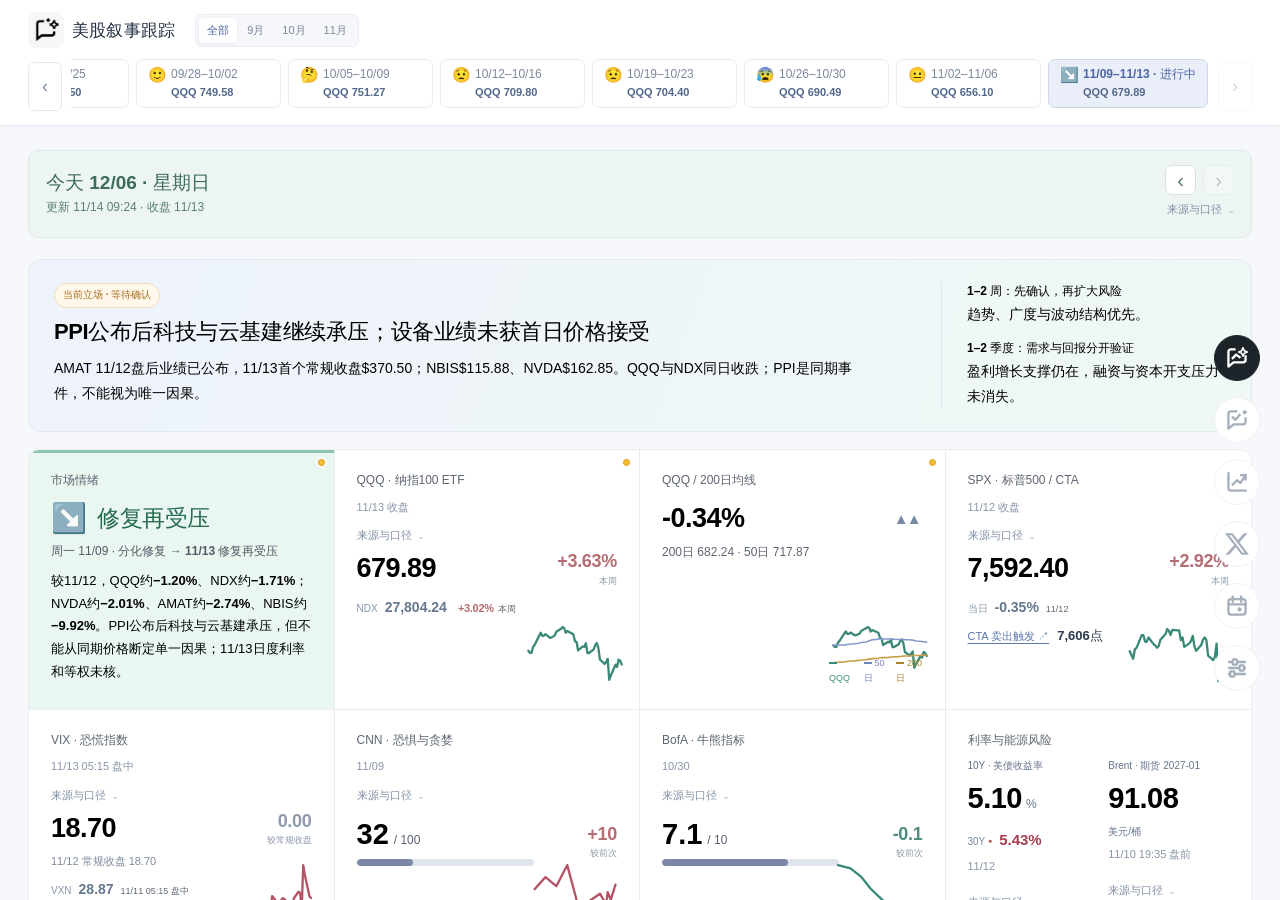
==== index.html @ dd236c06 "Publish dashboard release 186 (export 101, Muse gpt-mail:2026-11-08:0900)" ====
<!doctype html>
<html lang="zh-CN">
<head>
<meta charset="utf-8">
<meta name="viewport" content="width=device-width,initial-scale=1">
<meta name="color-scheme" content="light">
<meta name="description" content="按周翻阅纳指数据、待验证问题与市场叙事的变化。">
<title>美股叙事跟踪</title>
<style>
:root{font-family:Inter,-apple-system,BlinkMacSystemFont,"Segoe UI","PingFang SC","Microsoft YaHei",sans-serif;color:#233044;background:#f7f8fc;font-synthesis:none;--line:#e4eaf2;--muted:#748398;--accent:#6079bd}
*{box-sizing:border-box}body{margin:0;height:100vh;height:100dvh;display:grid;grid-template-rows:auto minmax(0,1fr);overflow:hidden}button,a{touch-action:manipulation}button{font:inherit;cursor:pointer}button:focus-visible,a:focus-visible{outline:3px solid #829ad1;outline-offset:3px}button:disabled{cursor:default;opacity:.35}.history-header{background:#fff;border-bottom:1px solid var(--line);box-shadow:0 3px 15px #31456705;position:relative;z-index:1}.history-wrap{max-width:1320px;margin:auto;padding:15px 26px 12px}.history-top{display:flex;align-items:center;justify-content:space-between;gap:16px}.history-title{display:flex;align-items:center;gap:10px;min-width:0}.history-mark{height:28px;width:28px;flex:0 0 28px;display:grid;place-items:center;background:#f0edfa;border-radius:8px;color:#8880b6}.history-title h1{font-size:15px;font-weight:650;margin:0;letter-spacing:.2px}.history-title p{margin:2px 0 0;color:var(--muted);font-size:11px}.history-actions{display:flex;gap:7px;flex-wrap:wrap;justify-content:flex-end}.history-button{background:white;border:1px solid var(--line);border-radius:7px;color:#53647c;padding:6px 10px;font-size:11px;white-space:nowrap}.history-button:hover{background:#f5f7fb}.history-button.primary{color:#5d6eaa;background:#f3f5fc;border-color:#dce3f4}.history-controls{margin-top:13px;display:flex;align-items:center;gap:12px}.month-filter{display:flex;flex-shrink:0;gap:2px;background:#f5f7fb;border:1px solid #e8edf4;border-radius:7px;padding:3px}.month-filter button{border:0;background:transparent;font-size:11px;padding:5px 10px;border-radius:5px;color:#7b879a;white-space:nowrap}.month-filter button[aria-pressed=true]{background:white;box-shadow:0 1px 5px #293f6010;color:#4f659f;font-weight:600}.week-control{display:flex;align-items:center;gap:6px;flex:1;min-width:0}.week-arrow{width:28px;height:31px;padding:0;flex-shrink:0;border:1px solid var(--line);border-radius:6px;background:white;color:#7a8ba6;font-size:17px}.week-arrow:not(:disabled):hover{background:#f0f4fb}.week-tabs{display:flex;align-items:center;gap:5px;overflow:auto;scrollbar-width:thin;scrollbar-color:#d5ddeb transparent;padding:2px 1px 5px;flex:1;min-width:0;scroll-behavior:smooth}.week-tab{border:1px solid #e5eaf3;border-radius:7px;background:#fff;color:#7b889c;padding:6px 10px;font-size:11px;line-height:1.45;white-space:nowrap;flex-shrink:0;font-variant-numeric:tabular-nums}.week-tab[aria-selected=true]{background:#edf2fc;border-color:#a9badd;color:#4e66a3;font-weight:650;box-shadow:0 1px 3px #3f609b0a}.week-tab:hover{border-color:#a9badd}.history-bottom{display:flex;align-items:flex-start;justify-content:space-between;gap:18px;margin-top:8px;font-size:11px;color:#7c899b;line-height:1.6}.history-change{display:flex;align-items:flex-start;gap:9px;min-width:0}.change-label{border-radius:20px;background:#edf5f3;color:#6c9b8e;font-size:10px;font-weight:550;white-space:nowrap;line-height:1.5;padding:2px 7px;flex-shrink:0}.history-summary{color:#62738d;min-width:0;display:-webkit-box;-webkit-box-orient:vertical;-webkit-line-clamp:2;overflow:hidden}.history-meta{font-size:10px;white-space:nowrap;color:#929eb0;text-align:right;font-variant-numeric:tabular-nums}.history-panel{min-width:0;min-height:0;height:100%;position:relative;background:#f7f8fc}.history-frame{width:100%;height:100%;border:0;display:block;background:#f7f8fc}.history-status{position:absolute;inset:0;display:grid;place-items:center;font-size:12px;color:#8795aa;background:#f7f8fc;pointer-events:none}.history-status[hidden]{display:none}.history-error{margin:30px;padding:20px;border:1px solid var(--line);border-radius:10px;background:white;color:#7d6c57}.history-toast{position:fixed;left:50%;bottom:23px;transform:translateX(-50%);background:#263b53;color:#fff;font-size:12px;padding:10px 16px;border-radius:7px;box-shadow:0 6px 25px #243b5325;z-index:5;max-width:90%;text-align:center}.history-toast[hidden]{display:none}
@media(max-width:880px){.history-wrap{padding:13px 18px 11px}.history-top{gap:12px}.history-controls{gap:9px}.history-meta{font-size:9px}.week-tab{padding:6px 9px}}
@media(max-width:560px){.history-wrap{padding:12px 12px 10px}.history-top{align-items:flex-start;gap:8px}.history-title{gap:7px}.history-title h1{font-size:13px}.history-title p{font-size:10px;max-width:165px}.history-mark{height:25px;width:25px;flex-basis:25px}.history-actions{gap:4px;max-width:153px}.history-button{font-size:10px;padding:5px 7px}.history-controls{display:block;margin-top:10px}.month-filter{width:max-content;padding:2px;margin-bottom:8px}.month-filter button{padding:4px 11px;font-size:11px}.week-control{gap:4px}.week-arrow{height:32px;width:27px}.week-tabs{gap:4px;padding-bottom:4px}.week-tab{font-size:11px;padding:5px 8px}.history-bottom{gap:6px;margin-top:6px;display:block}.history-summary{font-size:11px}.history-meta{font-size:9px;margin-top:4px;text-align:left;padding-left:62px}.change-label{font-size:9px}.history-change{gap:7px}}
@media print{body{height:auto;overflow:visible;display:block}.history-controls,.history-actions,.history-bottom,.history-status{display:none}.history-header{box-shadow:none}.history-panel{height:auto}.history-frame{height:1100px}}

.mobile-month{display:none}
body{grid-template-columns:minmax(0,1fr)}.history-header,.history-wrap,.history-controls,.history-top{min-width:0;max-width:100%}.history-header{width:100%}
@media(max-width:800px){
 body{height:100vh;height:100dvh;min-width:0;-webkit-text-size-adjust:100%}
 .history-wrap{padding:10px max(12px,env(safe-area-inset-right)) 9px max(12px,env(safe-area-inset-left))}
 .history-top{align-items:center;gap:8px}.history-title h1{font-size:14px}.history-title p,.history-mark{display:none}
 .history-actions{max-width:none;flex-wrap:nowrap;gap:5px}.history-button{font-size:11px;min-height:40px;padding:8px}
 .history-controls{display:flex;margin-top:6px;gap:7px}.month-filter{display:none}
 .mobile-month{display:block;width:75px;min-height:44px;flex:0 0 75px;border:1px solid var(--line);border-radius:7px;background:#f5f7fb;color:#536b9f;font-size:16px;padding:6px}
 .week-control{gap:3px}.week-arrow{width:36px;min-height:44px;height:44px;font-size:20px}.week-tabs{gap:5px;padding-bottom:0}.week-tab{min-height:44px;padding:9px;font-size:12px}
 .history-bottom{display:block;margin-top:7px}.history-meta{display:none}.history-summary{font-size:12px;line-height:1.6;-webkit-line-clamp:2}.change-label{font-size:10px;padding:3px 6px}
 .history-panel,.history-frame{min-width:0;width:100%}.history-frame{-webkit-overflow-scrolling:touch}.history-toast{bottom:max(16px,env(safe-area-inset-bottom))}
}

/* Two-line market timeline: date/mood above, QQQ close below. */
.week-tab{display:flex;flex-direction:column;align-items:flex-start;justify-content:center;gap:3px;min-width:126px;text-align:left;line-height:1.3}
.week-tab-top{display:flex;align-items:center;gap:4px}
.week-tab-emoji{font-size:14px;line-height:1}
.week-tab-qqq{display:block;padding-left:19px;color:#52688a;font-size:11px;font-weight:600;font-variant-numeric:tabular-nums}
</style>
<style id="review-shell-css">
    .history-wrap{max-width:1440px;padding:13px 28px 10px}.history-top{gap:24px;align-items:center}.history-title{flex-shrink:0;gap:8px}.history-title h1{font-size:17px;white-space:nowrap}.review-brand-mark{color:#6d69bd;font-size:26px}.preview-pill{color:#7d769d;background:#f1eff8;border-radius:5px;padding:3px 6px;font-size:9px;white-space:nowrap}.history-controls{margin:0;min-width:0;flex:1;gap:8px}.month-filter button{padding:5px 8px}.week-tab{font-size:10px;padding:6px 8px}.week-tabs{padding-bottom:2px}.compare-original{font-size:10px;color:#8590a3;text-decoration:none;white-space:nowrap}.history-bottom{margin-top:8px;padding-left:0}.history-summary{font-size:10px}.history-meta{font-size:9px}
    @media(max-width:1100px){.history-top{flex-wrap:wrap;gap:9px 16px}.history-controls{order:3;flex-basis:100%}.compare-original{margin-left:auto}.history-title h1{font-size:16px}}
    @media(max-width:800px){.history-wrap{padding:8px 14px}.history-controls{display:flex;margin:0}.history-top{align-items:center}.history-title h1{display:block}.history-bottom{display:none}.preview-pill{font-size:9px}.week-tab{min-height:34px}.history-title{gap:7px}.review-brand-mark{font-size:22px}.compare-original{font-size:10px}}
    </style><style id="timeline-navigation-css">/* Give the weekly timeline its own row so the title and filters never crowd a week card. */
.history-wrap{max-width:1500px;padding:12px 28px 10px}
.history-top{display:grid;grid-template-columns:max-content minmax(0,1fr);align-items:center;column-gap:20px;row-gap:9px}
.history-title{grid-column:1;grid-row:1}
.history-controls{display:contents}
.month-filter{grid-column:2;grid-row:1;justify-self:start}
.week-control{grid-column:1/-1;grid-row:2;width:100%;min-width:0;gap:9px}
.week-arrow{width:34px;height:49px;font-size:18px}
.week-tabs{gap:7px;padding:2px 1px 7px;scrollbar-width:none;-ms-overflow-style:none}
.week-tabs::-webkit-scrollbar{display:none}
.week-tab{display:flex;flex-direction:column;align-items:flex-start;justify-content:center;gap:4px;min-width:145px;min-height:49px;padding:7px 11px;text-align:left;line-height:1.25;border:1px solid #e7ebf2;background:#fff}
.week-tab:hover{border-color:#dce4ef;background:#f9fbff}
.week-tab[aria-selected=true]{border-color:#ccd7e7;background:#e9eef9;box-shadow:none}
.week-tab.is-archived{border:1px solid #e7ebf2;background:#fff}
.week-tab.is-archived:hover{background:#f9fbff}
.week-tab.is-archived[aria-selected=true]{background:#e9eef9;border-color:#ccd7e7;box-shadow:none}
.week-tab-top{display:grid;grid-template-columns:18px minmax(0,1fr);align-items:center;column-gap:5px;width:100%;font-size:12px}
.week-tab-emoji{font-size:15px;line-height:1}
.week-tab-qqq{display:block;padding-left:23px;color:#52688a;font-size:11px;font-weight:600;font-variant-numeric:tabular-nums}
.week-tab-qqq small{display:none}
.history-bottom{margin-top:4px}
.compare-original{grid-column:2;grid-row:1;justify-self:end}
.week-mood-preview{position:fixed;z-index:2000;width:310px;box-sizing:border-box;padding:16px 18px;background:var(--mood-surface,#f1f0fb);border:1px solid var(--mood-border,#b6b3dc);border-radius:12px;box-shadow:0 16px 40px #26375630;pointer-events:none;color:#27324a}
.week-mood-preview[hidden]{display:none}
.week-mood-preview.mood-tone-positive{--mood-surface:#eaf6f0;--mood-border:#8ec7ad;--mood-accent:#246b50}
.week-mood-preview.mood-tone-neutral{--mood-surface:#f1f0fb;--mood-border:#b6b3dc;--mood-accent:#514d8e}
.week-mood-preview.mood-tone-negative{--mood-surface:#f9ecef;--mood-border:#d7a1ac;--mood-accent:#8a4056}
.preview-range{font-size:12px;color:#5a6477}
.preview-mood{display:flex;align-items:center;gap:10px;margin:8px 0 5px}.preview-mood span{font-size:27px;line-height:1}.preview-mood strong{font-size:17px;color:var(--mood-accent)}
.week-mood-preview p{font-size:12px;line-height:1.6;margin:0 0 10px;color:#354258}
.preview-close{display:flex;align-items:baseline;justify-content:space-between;gap:10px;background:#ffffffa8;border-radius:6px;padding:8px 10px;font-size:11px}.preview-close b{font-size:16px}
@media(max-width:800px){
 .history-wrap{padding:9px 14px 8px}
 .history-top{grid-template-columns:minmax(0,1fr) auto;column-gap:8px;row-gap:7px}
 .history-title h1{font-size:15px}
 .month-filter{display:none}
 .mobile-month{display:block;grid-column:2;grid-row:1;width:75px;min-height:38px;justify-self:end}
 .week-control{gap:5px}
 .week-arrow{width:32px;height:46px;min-height:46px}
 .week-tab{min-width:132px;min-height:46px;padding:6px 9px}
 .week-tab-top{font-size:11px}
 .week-tabs{padding-bottom:5px}
 .compare-original{display:none}
}
</style><style>.schedule-info{font-size:10px;color:#8b98aa;margin:4px 0 0}.history-frame.incoming-frame{position:absolute;inset:0;z-index:2;opacity:0;background:#f7f8fc}.history-panel[aria-busy=true] .incoming-frame{pointer-events:none}</style><style>
@media(max-width:600px){
 body{display:block}.history-header{position:fixed;top:0;left:0;right:0;padding-top:env(safe-area-inset-top);z-index:5;transform:translateY(0);transition:transform .22s cubic-bezier(.2,.8,.2,1);will-change:transform}
 /* Keep the reading viewport fixed; only the header participates in the animation. */
 .history-panel{position:fixed;inset:0;width:100%;height:100dvh;margin:0;padding:0;transition:none}
 .history-panel>.history-frame{position:absolute;inset:0;width:100%;height:100%}
 html.mobile-header-hidden .history-header{transform:translateY(-100%);pointer-events:none}
}
@media(prefers-reduced-motion:reduce){.history-header,.history-panel{transition:none!important}}
</style><style>@media(max-width:600px){html.mood-history-open .history-header,html.section-manager-open .history-header{display:none!important;visibility:hidden;transform:none!important;transition:none!important}html.section-manager-open body{grid-template-rows:minmax(0,1fr)}html.section-manager-open .history-panel{grid-row:1}}</style><style>.history-bottom{display:none!important}</style><style>html{background:#fff;color-scheme:light}.history-header{background:#fff}.history-wrap{max-width:1440px}</style><link rel="icon" type="image/svg+xml" href="[data-uri]"><meta name="apple-mobile-web-app-title" content="美股叙事跟踪"><meta name="apple-mobile-web-app-capable" content="yes"><meta name="apple-mobile-web-app-status-bar-style" content="default"><meta name="theme-color" content="#ffffff"><meta name="color-scheme" content="light"><link rel="apple-touch-icon" sizes="1320x1320" href="./assets/brand-icon-hd-v50.png"><style></style></head>
<body>
<header class="history-header">
 <div class="history-wrap">
  <div class="history-top">
   <div class="history-title"><img class="review-brand-mark" src="./assets/brand-icon-hd-v50.png" width="36" height="36" alt="" style="display:block;object-fit:contain;border-radius:22%;mix-blend-mode:multiply;flex-shrink:0"><h1>美股叙事跟踪</h1></div>
   <div class="history-controls">
   <div class="month-filter" role="group" aria-label="筛选月份"><button type="button" data-month="all" aria-pressed="true">全部</button><button type="button" data-month="09" aria-pressed="false">9 月</button><button type="button" data-month="10" aria-pressed="false">10 月</button></div>
   <select class="mobile-month" id="mobile-month" aria-label="选择月份"><option value="all">全部</option><option value="09">9月</option><option value="10">10月</option></select><div class="week-control"><button type="button" class="week-arrow" id="previous-week" aria-label="上一周" title="上一周">‹</button><div class="week-tabs" id="week-tabs" role="tablist" aria-label="选择每周收盘快照"></div><button type="button" class="week-arrow" id="next-week" aria-label="下一周" title="下一周">›</button></div>
  </div>
  </div>
  <div class="history-bottom"><div class="history-change"><span class="change-label">本周变化</span><div class="history-summary" id="week-summary" aria-live="polite"></div></div><div class="history-meta" id="week-meta"></div></div>
 </div>
</header>
<main class="history-panel" role="tabpanel" id="weekly-panel" aria-label="选定周的完整 Dashboard"><div class="history-status" id="loading-status" role="status">正在加载所选周…</div><iframe class="history-frame" id="history-frame" title="所选周的完整 Dashboard" sandbox="allow-scripts allow-same-origin allow-downloads allow-modals allow-popups allow-popups-to-escape-sandbox allow-popups allow-popups-to-escape-sandbox"></iframe></main>
<div class="history-toast" id="history-toast" role="status" hidden></div>
<script>'use strict';
const els={tabs:document.getElementById('week-tabs'),frame:document.getElementById('history-frame'),panel:document.getElementById('weekly-panel'),summary:document.getElementById('week-summary'),meta:document.getElementById('week-meta'),prev:document.getElementById('previous-week'),next:document.getElementById('next-week'),loading:document.getElementById('loading-status')};
let pages=[],selectedDate='',month='all',currentIndex=null,pendingReadingPosition=null,requestToken=0,preloadTimer,finishTransition=null,pendingFrame=null;
const weekCache=new Map(),weekPending=new Map(),preloadQueue=[];
let preloadRunning=0;
const moodPreview=document.createElement('aside');moodPreview.className='week-mood-preview';moodPreview.hidden=true;document.body.append(moodPreview);
const safe=s=>String(s??'').replace(/[&<>"']/g,c=>({'&':'&amp;','<':'&lt;','>':'&gt;','"':'&quot;',"'":'&#39;'}[c]));
function hideMoodPreview(){moodPreview.hidden=true}
function showMoodPreview(p,button){const tone=/悲观|卖压|转弱|恐慌/.test(p.mood_label||'')?'negative':/修复|偏多|乐观/.test(p.mood_label||'')?'positive':'neutral';moodPreview.className='week-mood-preview mood-tone-'+tone;moodPreview.innerHTML=`<div class="preview-range">${safe(p.label)} · ${p.status==='archived'?'周五回溯':'进行中'}</div><div class="preview-mood"><span>${safe(p.mood_emoji||'📝')}</span><strong>${safe(p.mood_label||'情绪未记录')}</strong></div><p>${safe(p.mood_reason||'此周尚未记录独立的情绪判断。')}</p><div class="preview-close"><span>QQQ · ${safe(p.qqq_close_date?.slice(5).replace('-','/')||'待核验')} 收盘</span><b>${Number.isFinite(p.qqq_close)?Number(p.qqq_close).toFixed(2):'—'}</b></div>`;moodPreview.hidden=false;const r=button.getBoundingClientRect(),w=moodPreview.offsetWidth;let left=Math.max(10,Math.min(innerWidth-w-10,r.left+r.width/2-w/2));moodPreview.style.left=Math.round(left)+'px';moodPreview.style.top=Math.round(r.bottom+12)+'px'}
function visiblePages(){return pages.filter(p=>month==='all'||p.date.slice(5,7)===month)}
function chosenHash(){const m=location.hash.match(/^#(?:week=)?(\d{4}-\d{2}-\d{2})$/);return m&&pages.some(p=>p.date===m[1])?m[1]:null}
const weekURL=date=>'./weeks/'+date+'.html?v=186';
const weekPath=date=>new URL(weekURL(date),document.baseURI).pathname;
function pumpPreload(){while(preloadRunning<3&&preloadQueue.length){const job=preloadQueue.shift();preloadRunning++;fetch(weekURL(job.date),{cache:'no-store'}).then(r=>{if(!r.ok)throw Error('Week unavailable');return r.text()}).then(html=>{weekCache.set(job.date,{html,at:Date.now()});job.resolve(html)},job.reject).finally(()=>{preloadRunning--;weekPending.delete(job.date);pumpPreload()})}}
function loadWeek(date,priority=false){const cached=weekCache.get(date),ttl=date===currentIndex?.active_week?120000:3600000;if(cached&&Date.now()-cached.at<ttl)return Promise.resolve(cached.html);if(weekPending.has(date)){if(priority){const i=preloadQueue.findIndex(job=>job.date===date);if(i>0)preloadQueue.unshift(...preloadQueue.splice(i,1))}return weekPending.get(date)}const promise=new Promise((resolve,reject)=>{const job={date,resolve,reject};priority?preloadQueue.unshift(job):preloadQueue.push(job);pumpPreload()});weekPending.set(date,promise);return promise}
function preloadVisibleWeeks(){clearTimeout(preloadTimer);preloadTimer=setTimeout(()=>{const view=els.tabs.getBoundingClientRect();for(const button of els.tabs.children){const box=button.getBoundingClientRect();if(box.right>view.left&&box.left<view.right&&button.dataset.date!==selectedDate)loadWeek(button.dataset.date).catch(()=>{})}},180)}
function weekDocument(html,date){const base=new URL(weekURL(date),location.href).href;return html.replace(/<head>/i,'<head><base href="'+base+'">')}
// Match the heading the reader is looking at, then align that same heading in
// the next week at its exact viewport Y position. The X lanes have distinct keys.
const readingAnchors=['#overview h1','.market-overview','#verification .section-head h2','.dashboard-chart-heading h2','#price-title','#narrative .section-head h2','#x-frequent-title','#calendar .section-head h2','#method summary'];
const readingFallback={'#x-frequent-title':'#narrative .section-head h2','#price-title':'.dashboard-chart-heading h2'};
function captureReadingPosition(frame=els.frame){try{const doc=frame.contentDocument,win=frame.contentWindow;if(!doc||!win||!frame.dataset.loadedWeek)return null;const scroll=doc.scrollingElement;if(!scroll||scroll.scrollTop<32)return null;const sample=win.innerHeight*.52;let selected=null;for(const key of readingAnchors){const el=doc.querySelector(key);if(!el||el.closest('[hidden]')||!el.getClientRects().length)continue;const top=el.getBoundingClientRect().top;if(top<=sample)selected={key,top}}return selected}catch{return null}}
function restoreReadingPosition(position,frame=els.frame){try{const doc=frame.contentDocument,scroll=doc?.scrollingElement,anchor=doc?.querySelector(position.key)||doc?.querySelector(readingFallback[position.key])||doc?.querySelector('#overview h1');if(!scroll||!anchor)return;const top=scroll.scrollTop+anchor.getBoundingClientRect().top-position.top;scroll.scrollTo({top:Math.max(0,top),behavior:'instant'})}catch{/* A failed position read must not block week navigation. */}}
// Stable identity is used only where the same content exists in both weeks.
// The column index is intentionally not an identity: masonry cards can move.
function cardIdentity(card){const section=card.parentElement?.closest('[id]')?.id||'page';const record=card.dataset.recordId||card.dataset.eventId;if(record)return section+':'+record;if(card.matches('.x-author-card')){const author=card.querySelector('a[href*="x.com/"],a[href*="twitter.com/"]')?.getAttribute('href')?.split('/')[3]||card.querySelector('strong,b')?.textContent?.trim();return author?'x-author:'+author:null}if(card.matches('.x-topic-card'))return 'x-topic:'+card.querySelector('h3')?.textContent?.trim();const title=card.querySelector('h3,h2')?.textContent?.trim();return title?section+':'+title:null}
function visibleCards(frame){try{const doc=frame.contentDocument,seen=new Set(),cards=new Map();for(const card of doc.querySelectorAll('.card')){const rect=card.getBoundingClientRect(),key=cardIdentity(card);if(!key||seen.has(key)||rect.bottom<0||rect.top>frame.clientHeight||!card.getClientRects().length)continue;seen.add(key);cards.set(key,{card,rect})}return cards}catch{return new Map()}}
function animateWeek(oldFrame,newFrame,fadeOnly=false){const reduce=matchMedia('(prefers-reduced-motion: reduce)').matches,duration=reduce?0:190;const oldCards=visibleCards(oldFrame),newCards=visibleCards(newFrame);let ended=false;const done=()=>{if(ended)return;ended=true;oldFrame.remove();if(oldFrame.dataset.blobURL)URL.revokeObjectURL(oldFrame.dataset.blobURL);newFrame.classList.remove('incoming-frame');newFrame.style.opacity='';newFrame.id='history-frame';els.frame=newFrame;els.panel.removeAttribute('aria-busy');finishTransition=null};finishTransition=done;oldFrame.id='';newFrame.style.opacity='1';if(!duration){done();return}oldFrame.style.pointerEvents='none';newFrame.animate([{opacity:0},{opacity:1}],{duration,easing:'ease-out'});if(!fadeOnly)oldFrame.animate([{opacity:1},{opacity:0}],{duration,easing:'ease-out'});for(const [key,{card,rect}] of fadeOnly?[]:newCards){const former=oldCards.get(key),dx=former?Math.max(-220,Math.min(220,former.rect.left-rect.left)):0,dy=former?Math.max(-220,Math.min(220,former.rect.top-rect.top)):12;card.animate([{opacity:0,transform:`translate(${dx}px,${dy}px)`},{opacity:1,transform:'translate(0,0)'}],{duration,easing:'cubic-bezier(.2,.75,.25,1)'})}for(const [key,{card}] of fadeOnly?[]:oldCards)if(!newCards.has(key))card.animate([{opacity:1},{opacity:0}],{duration:duration*.8,easing:'ease-out'});setTimeout(done,duration+20)}
function installIncoming(date,src,token,fadeOnly=false){if(token!==requestToken){if(src.startsWith('blob:'))URL.revokeObjectURL(src);return}if(pendingFrame){pendingFrame.remove();if(pendingFrame.dataset.blobURL)URL.revokeObjectURL(pendingFrame.dataset.blobURL)}const next=document.createElement('iframe');next.className='history-frame incoming-frame';next.title=pages.find(p=>p.date===date)?.label||date;next.setAttribute('sandbox',els.frame.getAttribute('sandbox'));next.dataset.requestedWeek=date;if(src.startsWith('blob:'))next.dataset.blobURL=src;pendingFrame=next;next.addEventListener('load',()=>{if(token!==requestToken||pendingFrame!==next)return;try{const url=next.contentWindow.location.href;if(url.startsWith('blob:')?next.dataset.blobURL!==url:next.contentWindow.location.pathname!==weekPath(date))return}catch{return}requestAnimationFrame(async()=>{if(fadeOnly){try{await Promise.race([new Promise(resolve=>{const doc=next.contentDocument,events=doc?.querySelector('#events');if(!events||events.getAttribute('aria-busy')!=='true'){resolve();return}const observer=new MutationObserver(()=>{if(events.getAttribute('aria-busy')!=='true'){observer.disconnect();resolve()}});observer.observe(events,{attributes:true,attributeFilter:['aria-busy']});setTimeout(()=>{observer.disconnect();resolve()},1800)}),new Promise(resolve=>setTimeout(resolve,2000))])}catch{}}if(token!==requestToken)return;const position=pendingReadingPosition;pendingReadingPosition=null;if(position)restoreReadingPosition(position,next);next.dataset.loadedWeek=date;pendingFrame=null;els.loading.hidden=true;animateWeek(els.frame,next,fadeOnly)})},{once:true});next.src=src;els.panel.append(next)}
function selectWeek(date,push=true){const p=pages.find(x=>x.date===date);if(!p||selectedDate===date)return;if(finishTransition)finishTransition();const hadWeek=!!els.frame.dataset.loadedWeek,token=++requestToken;pendingReadingPosition=(hadWeek?captureReadingPosition():null)||pendingReadingPosition;selectedDate=date;if(push)history.replaceState({},'','#week='+date);document.title='美股叙事跟踪 · '+p.label;els.loading.hidden=hadWeek;els.panel.setAttribute('aria-busy','true');els.frame.dataset.requestedWeek=date;els.summary.textContent=p.summary||'';els.meta.textContent=(p.status==='archived'?'已归档 · 内容固化':'进行中 · 北京时间10:00 / 16:00 / 22:00更新')+' · 行情截至 '+p.price_cutoff;renderTabs();if(!hadWeek){els.frame.title=p.label+' · '+(p.status==='archived'?'已归档':'进行中');els.frame.src=weekURL(date);return}loadWeek(date,true).then(html=>{if(token!==requestToken)return;installIncoming(date,URL.createObjectURL(new Blob([weekDocument(html,date)],{type:'text/html'})),token)}).catch(()=>{if(token===requestToken)installIncoming(date,weekURL(date),token)})}
function syncArrows(){const max=els.tabs.scrollWidth-els.tabs.clientWidth;els.prev.disabled=els.tabs.scrollLeft<=1;els.next.disabled=els.tabs.scrollLeft>=max-1}
function renderTabs(){hideMoodPreview();const shown=visiblePages(),existing=[...els.tabs.children];if(existing.length!==shown.length||existing.some((b,i)=>b.dataset.date!==shown[i].date)){els.tabs.replaceChildren();for(const p of shown){const b=document.createElement('button');b.type='button';b.className='week-tab '+(p.status==='archived'?'is-archived':'is-active-week');b.dataset.date=p.date;b.setAttribute('role','tab');b.innerHTML='<span class="week-tab-top"><span class="week-tab-emoji" aria-label="'+safe(p.mood_label||'情绪未记录')+'">'+safe(p.mood_emoji||'📝')+'</span>'+safe(p.label)+(p.status==='active'?' · 进行中':'')+'</span><span class="week-tab-qqq">QQQ '+(Number.isFinite(p.qqq_close)?Number(p.qqq_close).toFixed(2):'—')+'</span>';b.addEventListener('pointerenter',e=>{if(e.pointerType==='mouse')showMoodPreview(p,b)});b.addEventListener('pointerleave',hideMoodPreview);b.addEventListener('focus',()=>showMoodPreview(p,b));b.addEventListener('blur',hideMoodPreview);b.addEventListener('click',()=>selectWeek(p.date));els.tabs.append(b)}}
 const buttons=[...els.tabs.children];buttons.forEach(b=>b.setAttribute('aria-selected',String(b.dataset.date===selectedDate)));
 if(!els.tabs.dataset.initialized){els.tabs.scrollTo({left:els.tabs.scrollWidth,behavior:'instant'});els.tabs.dataset.initialized='true'}else{ const selected=buttons.find(b=>b.dataset.date===selectedDate);if(selected){const view=els.tabs.getBoundingClientRect(),card=selected.getBoundingClientRect(),center=card.left+card.width/2,min=view.left+view.width*.3,max=view.right-view.width*.3;if(center<min||center>max)els.tabs.scrollBy({left:center-(center<min?min:max),behavior:'smooth'})}}
 requestAnimationFrame(syncArrows);preloadVisibleWeeks()}
function filter(value){month=value;document.querySelectorAll('[data-month]').forEach(b=>b.setAttribute('aria-pressed',String(b.dataset.month===month)));document.getElementById('mobile-month').value=month;const shown=visiblePages();if(!shown.some(p=>p.date===selectedDate)&&shown.length)selectWeek(shown.at(-1).date);else renderTabs()}
function adjacent(d){els.tabs.scrollBy({left:d*els.tabs.clientWidth*.5,behavior:'smooth'})}
async function start(){try{const r=await fetch('./api/index.json',{cache:'no-store'});if(!r.ok)throw Error('数据暂不可用');currentIndex=await r.json();pages=currentIndex.weeks;const months=[...new Set(pages.map(p=>p.date.slice(5,7)))];const holder=document.querySelector('.month-filter'),select=document.getElementById('mobile-month');holder.replaceChildren();select.replaceChildren();for(const [key,name] of [['all','全部'],...months.map(m=>[m,Number(m)+'月'])]){const b=document.createElement('button');b.type='button';b.dataset.month=key;b.setAttribute('aria-pressed',String(key==='all'));b.textContent=name;b.addEventListener('click',()=>filter(key));holder.append(b);const o=document.createElement('option');o.value=key;o.textContent=name;select.append(o)}select.addEventListener('change',e=>filter(e.target.value));selectWeek(chosenHash()||currentIndex.active_week,false)}catch(e){els.loading.textContent='暂时无法读取本周数据，请稍后刷新。'}}
els.prev.addEventListener('click',()=>adjacent(-1));els.next.addEventListener('click',()=>adjacent(1));
els.tabs.addEventListener('scroll',()=>{syncArrows();hideMoodPreview();preloadVisibleWeeks()},{passive:true});window.addEventListener('resize',preloadVisibleWeeks);els.prev.setAttribute('aria-label','时间轴向左翻半页');els.next.setAttribute('aria-label','时间轴向右翻半页');
els.frame.addEventListener('load',()=>{try{if(els.frame.contentWindow.location.pathname!==weekPath(els.frame.dataset.requestedWeek))return}catch{return}els.frame.dataset.loadedWeek=selectedDate;els.loading.hidden=true;els.panel.removeAttribute('aria-busy')});window.addEventListener('hashchange',()=>{const d=chosenHash();if(d&&d!==selectedDate)selectWeek(d,false)});window.addEventListener('message',e=>{if(e.source!==els.frame.contentWindow||e.origin!==location.origin||e.data?.type!=='nasdaq:select-week')return;if(pages.some(p=>p.date===e.data.date))selectWeek(e.data.date)});start();
</script>
<script>(()=>{const header=document.querySelector('.history-header');if(!header)return;const measure=()=>{const h=header.getBoundingClientRect().height;if(h>0)document.documentElement.style.setProperty('--mobile-header-height',h+'px')};new ResizeObserver(measure).observe(header);measure();})();</script><script>
(()=>{const tabs=document.getElementById('week-tabs');if(!tabs)return;let keepRight=true;
const pin=()=>{if(keepRight&&tabs.children.length)tabs.scrollTo({left:tabs.scrollWidth,behavior:'instant'})};
for(const type of ['pointerdown','wheel','keydown'])tabs.addEventListener(type,()=>{keepRight=false},{passive:true});
for(const button of document.querySelectorAll('.week-arrow,[data-month],#mobile-month'))button.addEventListener('pointerdown',()=>{keepRight=false},{passive:true});
new ResizeObserver(pin).observe(tabs);document.fonts?.ready.then(pin);
})();
</script><script>
let refreshInFlight=false;
function showRefreshToast(message){
 let toast=document.getElementById('refresh-success-toast');
 if(!toast){toast=document.createElement('div');toast.id='refresh-success-toast';toast.setAttribute('role','status');toast.style.cssText='position:fixed;z-index:9999;top:calc(env(safe-area-inset-top,0px) + 12px);left:50%;transform:translate(-50%,-8px);opacity:0;pointer-events:none;padding:10px 17px;border-radius:22px;background:#263c35;color:white;box-shadow:0 8px 28px #172b2940;font:600 13px system-ui;white-space:nowrap;transition:opacity .22s ease,transform .22s ease';document.body.append(toast)}
 toast.textContent=message;clearTimeout(toast.hideTimer);requestAnimationFrame(()=>{toast.style.opacity='1';toast.style.transform='translate(-50%,0)'});
 toast.hideTimer=setTimeout(()=>{toast.style.opacity='0';toast.style.transform='translate(-50%,-8px)'},2300);
}
async function refreshCurrentWeek(){
 if(refreshInFlight||!selectedDate)return;refreshInFlight=true;
 if(finishTransition)finishTransition();
 const date=selectedDate,oldFrame=els.frame,token=++requestToken;
 const controller=new AbortController(),timeout=setTimeout(()=>controller.abort(),15000);
 pendingReadingPosition=captureReadingPosition();els.panel.setAttribute('aria-busy','true');
 try{
  const [weekResponse,indexResponse]=await Promise.all([fetch(weekURL(date),{cache:'no-store',signal:controller.signal}),fetch(weekURL(date).includes('/weeks/')?'./api/index.json':'/api/index',{cache:'no-store',signal:controller.signal})]);
  if(!weekResponse.ok)throw Error('Refresh unavailable');const html=await weekResponse.text();
  if(token!==requestToken)return;
  if(indexResponse.ok){const index=await indexResponse.json();currentIndex=index;pages=index.weeks;const x=els.tabs.scrollLeft;renderTabs();els.tabs.scrollTo({left:x,behavior:'instant'})}
  weekCache.set(date,{html,at:Date.now()});
  installIncoming(date,URL.createObjectURL(new Blob([weekDocument(html,date)],{type:'text/html'})),token,true);
  await new Promise((resolve,reject)=>{const started=Date.now();const check=()=>{if(token!==requestToken||els.frame!==oldFrame){resolve();return}if(Date.now()-started>12000){reject(Error('Refresh timed out'));return}setTimeout(check,60)};check()});
  if(token===requestToken)showRefreshToast('已更新');
 }catch(error){
  if(token===requestToken){if(pendingFrame){if(pendingFrame.dataset.blobURL)URL.revokeObjectURL(pendingFrame.dataset.blobURL);pendingFrame.remove();pendingFrame=null}els.panel.removeAttribute('aria-busy');const toast=document.getElementById('history-toast');toast.textContent='刷新暂未完成，请重试';toast.hidden=false;setTimeout(()=>toast.hidden=true,2600)}
 }finally{clearTimeout(timeout);refreshInFlight=false;oldFrame.contentWindow?.postMessage({type:'dashboard-refresh-finished'},location.origin);window.postMessage({type:'dashboard-refresh-finished'},location.origin)}
}
window.addEventListener('message',e=>{if(e.origin===location.origin&&e.source===els.frame.contentWindow&&e.data?.type==='dashboard-menu-refresh')refreshCurrentWeek()});
</script><script>
(()=>{
 const wrap=document.querySelector('.history-wrap');
 function alignHeader(){
  const frame=document.querySelector('#history-frame');
  try{
   const main=frame?.contentDocument?.querySelector('.main');if(!wrap||!main)return;
   const rect=main.getBoundingClientRect(),frameRect=frame.getBoundingClientRect(),style=frame.contentWindow.getComputedStyle(main);
   wrap.style.maxWidth='none';wrap.style.width=rect.width+'px';wrap.style.marginLeft=(frameRect.left+rect.left)+'px';wrap.style.marginRight='0';wrap.style.paddingLeft=style.paddingLeft;wrap.style.paddingRight=style.paddingRight;
  }catch{}
 }
 window.addEventListener('resize',()=>requestAnimationFrame(alignHeader));
 document.addEventListener('load',event=>{if(event.target.tagName==='IFRAME')requestAnimationFrame(alignHeader)},true);
 new MutationObserver(()=>requestAnimationFrame(alignHeader)).observe(document.body,{childList:true,subtree:true});
 requestAnimationFrame(alignHeader);
})();
</script></body>
</html>
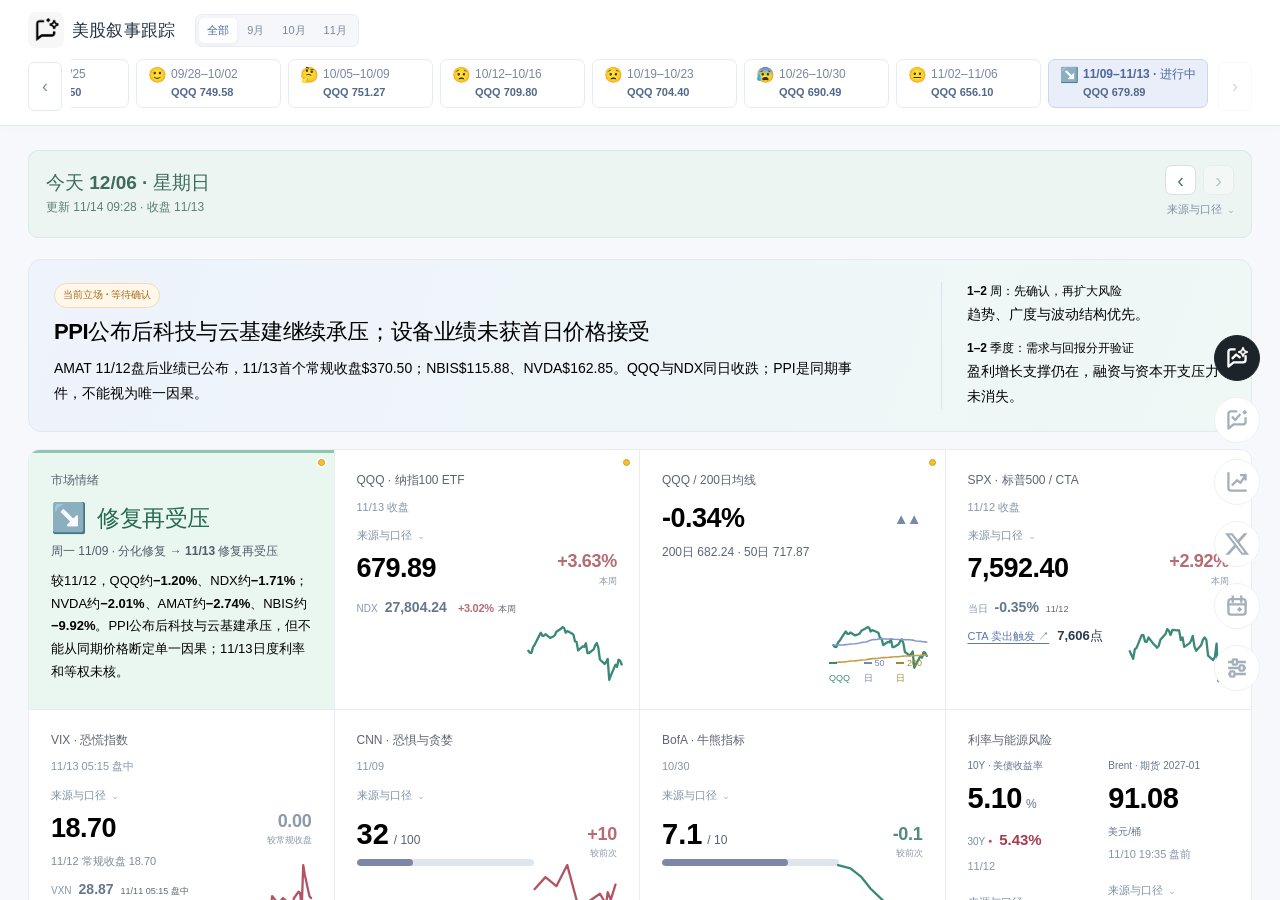
==== commit 05b018c5: "Publish dashboard release 187 (export 102, Muse gpt-mail:2026-11-08:0900)" ====
--- a/index.html
+++ b/index.html
@@ -117,7 +117,7 @@
 function showMoodPreview(p,button){const tone=/悲观|卖压|转弱|恐慌/.test(p.mood_label||'')?'negative':/修复|偏多|乐观/.test(p.mood_label||'')?'positive':'neutral';moodPreview.className='week-mood-preview mood-tone-'+tone;moodPreview.innerHTML=`<div class="preview-range">${safe(p.label)} · ${p.status==='archived'?'周五回溯':'进行中'}</div><div class="preview-mood"><span>${safe(p.mood_emoji||'📝')}</span><strong>${safe(p.mood_label||'情绪未记录')}</strong></div><p>${safe(p.mood_reason||'此周尚未记录独立的情绪判断。')}</p><div class="preview-close"><span>QQQ · ${safe(p.qqq_close_date?.slice(5).replace('-','/')||'待核验')} 收盘</span><b>${Number.isFinite(p.qqq_close)?Number(p.qqq_close).toFixed(2):'—'}</b></div>`;moodPreview.hidden=false;const r=button.getBoundingClientRect(),w=moodPreview.offsetWidth;let left=Math.max(10,Math.min(innerWidth-w-10,r.left+r.width/2-w/2));moodPreview.style.left=Math.round(left)+'px';moodPreview.style.top=Math.round(r.bottom+12)+'px'}
 function visiblePages(){return pages.filter(p=>month==='all'||p.date.slice(5,7)===month)}
 function chosenHash(){const m=location.hash.match(/^#(?:week=)?(\d{4}-\d{2}-\d{2})$/);return m&&pages.some(p=>p.date===m[1])?m[1]:null}
-const weekURL=date=>'./weeks/'+date+'.html?v=186';
+const weekURL=date=>'./weeks/'+date+'.html?v=187';
 const weekPath=date=>new URL(weekURL(date),document.baseURI).pathname;
 function pumpPreload(){while(preloadRunning<3&&preloadQueue.length){const job=preloadQueue.shift();preloadRunning++;fetch(weekURL(job.date),{cache:'no-store'}).then(r=>{if(!r.ok)throw Error('Week unavailable');return r.text()}).then(html=>{weekCache.set(job.date,{html,at:Date.now()});job.resolve(html)},job.reject).finally(()=>{preloadRunning--;weekPending.delete(job.date);pumpPreload()})}}
 function loadWeek(date,priority=false){const cached=weekCache.get(date),ttl=date===currentIndex?.active_week?120000:3600000;if(cached&&Date.now()-cached.at<ttl)return Promise.resolve(cached.html);if(weekPending.has(date)){if(priority){const i=preloadQueue.findIndex(job=>job.date===date);if(i>0)preloadQueue.unshift(...preloadQueue.splice(i,1))}return weekPending.get(date)}const promise=new Promise((resolve,reject)=>{const job={date,resolve,reject};priority?preloadQueue.unshift(job):preloadQueue.push(job);pumpPreload()});weekPending.set(date,promise);return promise}
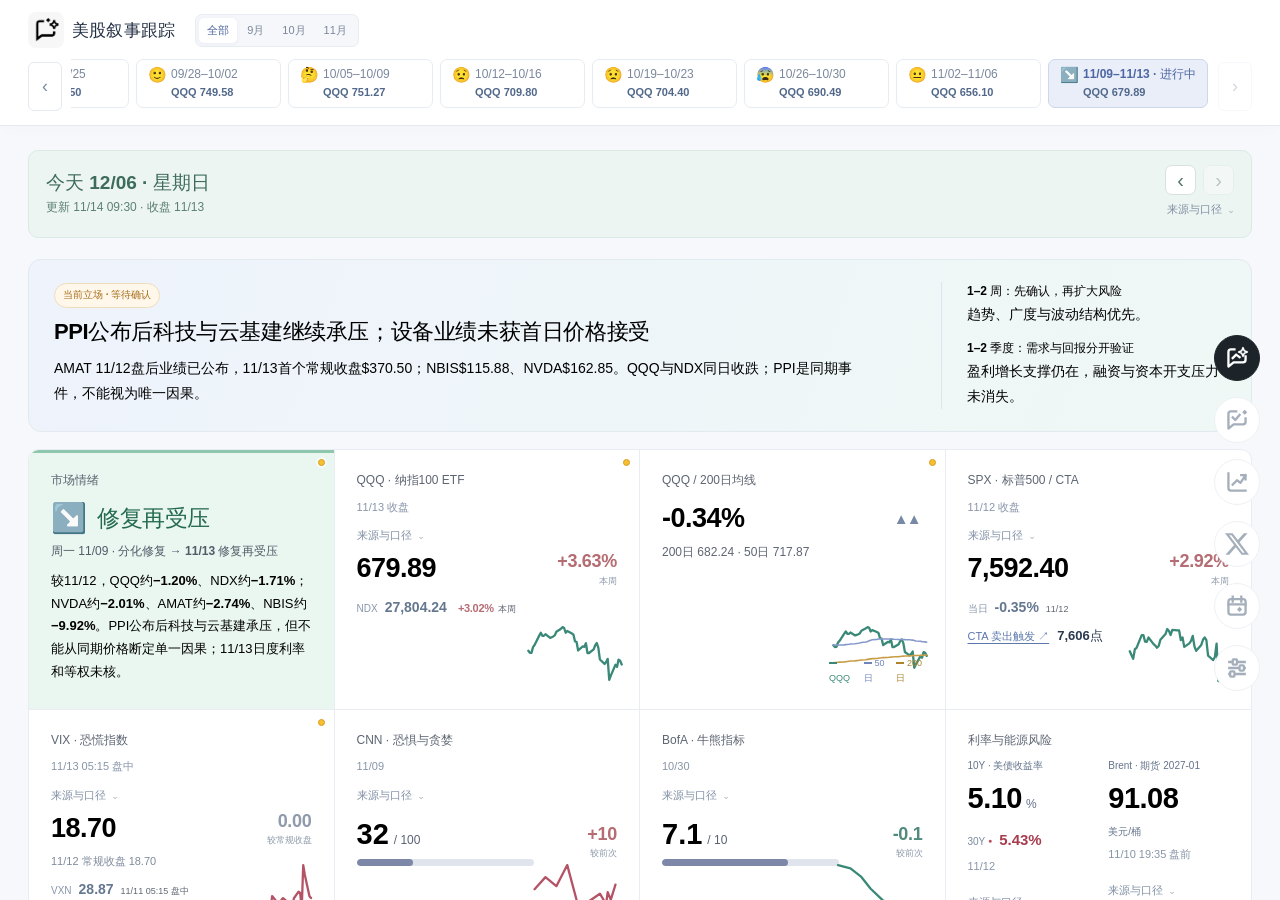
==== commit b187a35a: "Publish dashboard release 188 (export 103, Muse gpt-mail:2026-11-08:0900)" ====
--- a/index.html
+++ b/index.html
@@ -117,7 +117,7 @@
 function showMoodPreview(p,button){const tone=/悲观|卖压|转弱|恐慌/.test(p.mood_label||'')?'negative':/修复|偏多|乐观/.test(p.mood_label||'')?'positive':'neutral';moodPreview.className='week-mood-preview mood-tone-'+tone;moodPreview.innerHTML=`<div class="preview-range">${safe(p.label)} · ${p.status==='archived'?'周五回溯':'进行中'}</div><div class="preview-mood"><span>${safe(p.mood_emoji||'📝')}</span><strong>${safe(p.mood_label||'情绪未记录')}</strong></div><p>${safe(p.mood_reason||'此周尚未记录独立的情绪判断。')}</p><div class="preview-close"><span>QQQ · ${safe(p.qqq_close_date?.slice(5).replace('-','/')||'待核验')} 收盘</span><b>${Number.isFinite(p.qqq_close)?Number(p.qqq_close).toFixed(2):'—'}</b></div>`;moodPreview.hidden=false;const r=button.getBoundingClientRect(),w=moodPreview.offsetWidth;let left=Math.max(10,Math.min(innerWidth-w-10,r.left+r.width/2-w/2));moodPreview.style.left=Math.round(left)+'px';moodPreview.style.top=Math.round(r.bottom+12)+'px'}
 function visiblePages(){return pages.filter(p=>month==='all'||p.date.slice(5,7)===month)}
 function chosenHash(){const m=location.hash.match(/^#(?:week=)?(\d{4}-\d{2}-\d{2})$/);return m&&pages.some(p=>p.date===m[1])?m[1]:null}
-const weekURL=date=>'./weeks/'+date+'.html?v=187';
+const weekURL=date=>'./weeks/'+date+'.html?v=188';
 const weekPath=date=>new URL(weekURL(date),document.baseURI).pathname;
 function pumpPreload(){while(preloadRunning<3&&preloadQueue.length){const job=preloadQueue.shift();preloadRunning++;fetch(weekURL(job.date),{cache:'no-store'}).then(r=>{if(!r.ok)throw Error('Week unavailable');return r.text()}).then(html=>{weekCache.set(job.date,{html,at:Date.now()});job.resolve(html)},job.reject).finally(()=>{preloadRunning--;weekPending.delete(job.date);pumpPreload()})}}
 function loadWeek(date,priority=false){const cached=weekCache.get(date),ttl=date===currentIndex?.active_week?120000:3600000;if(cached&&Date.now()-cached.at<ttl)return Promise.resolve(cached.html);if(weekPending.has(date)){if(priority){const i=preloadQueue.findIndex(job=>job.date===date);if(i>0)preloadQueue.unshift(...preloadQueue.splice(i,1))}return weekPending.get(date)}const promise=new Promise((resolve,reject)=>{const job={date,resolve,reject};priority?preloadQueue.unshift(job):preloadQueue.push(job);pumpPreload()});weekPending.set(date,promise);return promise}
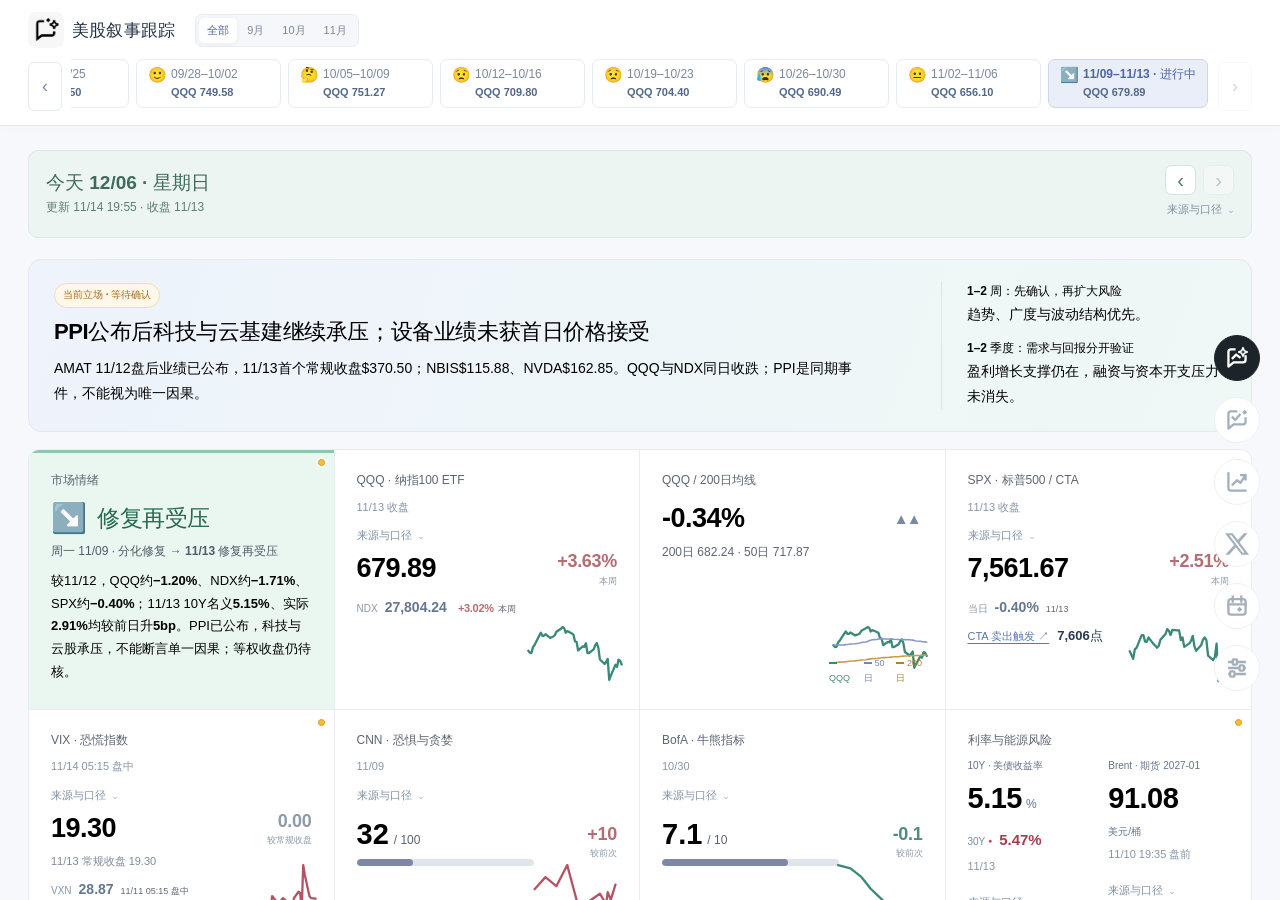
==== commit 43ecd102: "Publish dashboard release 189 (export 111, Muse gpt-mail:2026-11-08:0900)" ====
--- a/index.html
+++ b/index.html
@@ -117,7 +117,7 @@
 function showMoodPreview(p,button){const tone=/悲观|卖压|转弱|恐慌/.test(p.mood_label||'')?'negative':/修复|偏多|乐观/.test(p.mood_label||'')?'positive':'neutral';moodPreview.className='week-mood-preview mood-tone-'+tone;moodPreview.innerHTML=`<div class="preview-range">${safe(p.label)} · ${p.status==='archived'?'周五回溯':'进行中'}</div><div class="preview-mood"><span>${safe(p.mood_emoji||'📝')}</span><strong>${safe(p.mood_label||'情绪未记录')}</strong></div><p>${safe(p.mood_reason||'此周尚未记录独立的情绪判断。')}</p><div class="preview-close"><span>QQQ · ${safe(p.qqq_close_date?.slice(5).replace('-','/')||'待核验')} 收盘</span><b>${Number.isFinite(p.qqq_close)?Number(p.qqq_close).toFixed(2):'—'}</b></div>`;moodPreview.hidden=false;const r=button.getBoundingClientRect(),w=moodPreview.offsetWidth;let left=Math.max(10,Math.min(innerWidth-w-10,r.left+r.width/2-w/2));moodPreview.style.left=Math.round(left)+'px';moodPreview.style.top=Math.round(r.bottom+12)+'px'}
 function visiblePages(){return pages.filter(p=>month==='all'||p.date.slice(5,7)===month)}
 function chosenHash(){const m=location.hash.match(/^#(?:week=)?(\d{4}-\d{2}-\d{2})$/);return m&&pages.some(p=>p.date===m[1])?m[1]:null}
-const weekURL=date=>'./weeks/'+date+'.html?v=188';
+const weekURL=date=>'./weeks/'+date+'.html?v=189';
 const weekPath=date=>new URL(weekURL(date),document.baseURI).pathname;
 function pumpPreload(){while(preloadRunning<3&&preloadQueue.length){const job=preloadQueue.shift();preloadRunning++;fetch(weekURL(job.date),{cache:'no-store'}).then(r=>{if(!r.ok)throw Error('Week unavailable');return r.text()}).then(html=>{weekCache.set(job.date,{html,at:Date.now()});job.resolve(html)},job.reject).finally(()=>{preloadRunning--;weekPending.delete(job.date);pumpPreload()})}}
 function loadWeek(date,priority=false){const cached=weekCache.get(date),ttl=date===currentIndex?.active_week?120000:3600000;if(cached&&Date.now()-cached.at<ttl)return Promise.resolve(cached.html);if(weekPending.has(date)){if(priority){const i=preloadQueue.findIndex(job=>job.date===date);if(i>0)preloadQueue.unshift(...preloadQueue.splice(i,1))}return weekPending.get(date)}const promise=new Promise((resolve,reject)=>{const job={date,resolve,reject};priority?preloadQueue.unshift(job):preloadQueue.push(job);pumpPreload()});weekPending.set(date,promise);return promise}
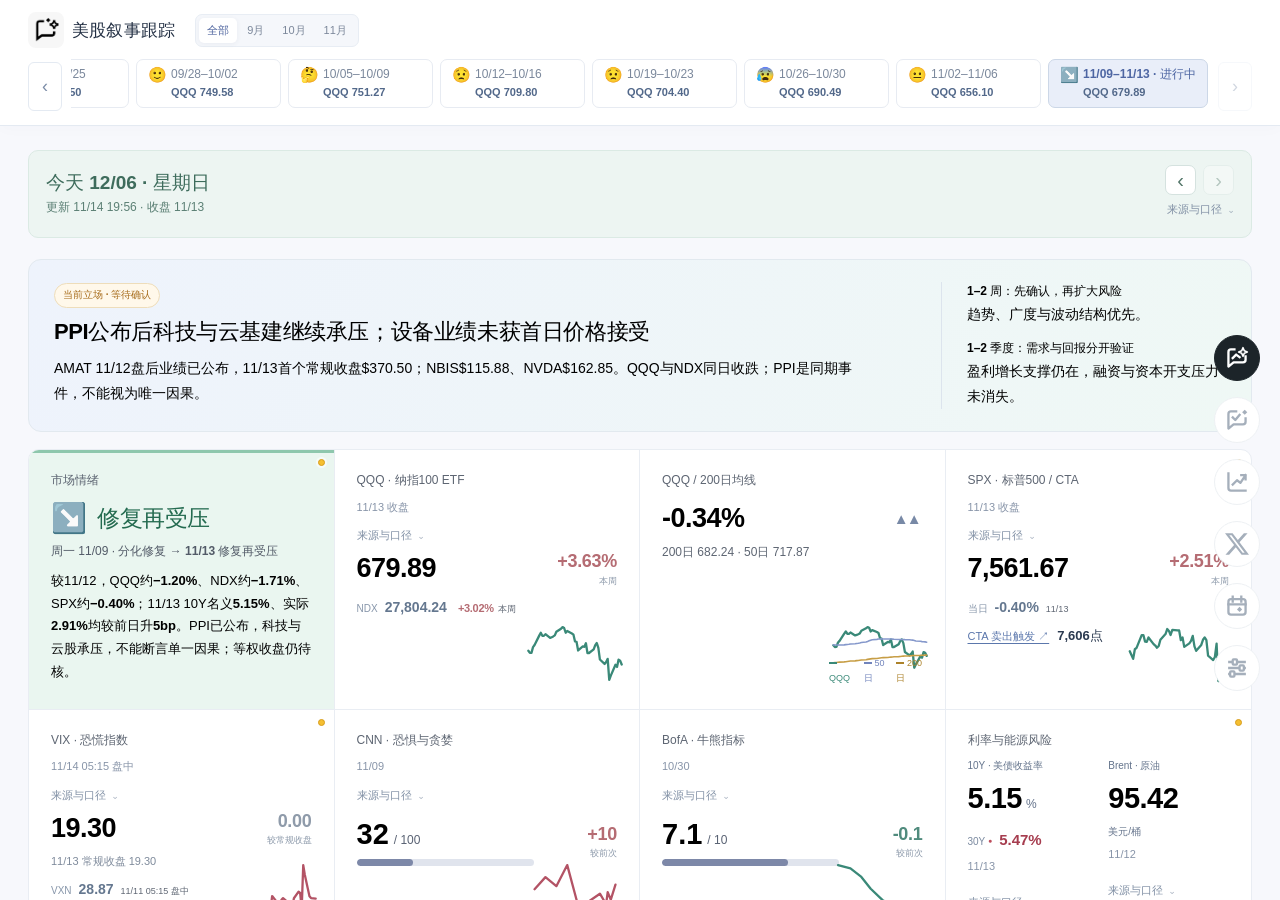
==== commit b8e66948: "Publish dashboard release 190 (export 112, Muse gpt-mail:2026-11-08:0900)" ====
--- a/index.html
+++ b/index.html
@@ -117,7 +117,7 @@
 function showMoodPreview(p,button){const tone=/悲观|卖压|转弱|恐慌/.test(p.mood_label||'')?'negative':/修复|偏多|乐观/.test(p.mood_label||'')?'positive':'neutral';moodPreview.className='week-mood-preview mood-tone-'+tone;moodPreview.innerHTML=`<div class="preview-range">${safe(p.label)} · ${p.status==='archived'?'周五回溯':'进行中'}</div><div class="preview-mood"><span>${safe(p.mood_emoji||'📝')}</span><strong>${safe(p.mood_label||'情绪未记录')}</strong></div><p>${safe(p.mood_reason||'此周尚未记录独立的情绪判断。')}</p><div class="preview-close"><span>QQQ · ${safe(p.qqq_close_date?.slice(5).replace('-','/')||'待核验')} 收盘</span><b>${Number.isFinite(p.qqq_close)?Number(p.qqq_close).toFixed(2):'—'}</b></div>`;moodPreview.hidden=false;const r=button.getBoundingClientRect(),w=moodPreview.offsetWidth;let left=Math.max(10,Math.min(innerWidth-w-10,r.left+r.width/2-w/2));moodPreview.style.left=Math.round(left)+'px';moodPreview.style.top=Math.round(r.bottom+12)+'px'}
 function visiblePages(){return pages.filter(p=>month==='all'||p.date.slice(5,7)===month)}
 function chosenHash(){const m=location.hash.match(/^#(?:week=)?(\d{4}-\d{2}-\d{2})$/);return m&&pages.some(p=>p.date===m[1])?m[1]:null}
-const weekURL=date=>'./weeks/'+date+'.html?v=189';
+const weekURL=date=>'./weeks/'+date+'.html?v=190';
 const weekPath=date=>new URL(weekURL(date),document.baseURI).pathname;
 function pumpPreload(){while(preloadRunning<3&&preloadQueue.length){const job=preloadQueue.shift();preloadRunning++;fetch(weekURL(job.date),{cache:'no-store'}).then(r=>{if(!r.ok)throw Error('Week unavailable');return r.text()}).then(html=>{weekCache.set(job.date,{html,at:Date.now()});job.resolve(html)},job.reject).finally(()=>{preloadRunning--;weekPending.delete(job.date);pumpPreload()})}}
 function loadWeek(date,priority=false){const cached=weekCache.get(date),ttl=date===currentIndex?.active_week?120000:3600000;if(cached&&Date.now()-cached.at<ttl)return Promise.resolve(cached.html);if(weekPending.has(date)){if(priority){const i=preloadQueue.findIndex(job=>job.date===date);if(i>0)preloadQueue.unshift(...preloadQueue.splice(i,1))}return weekPending.get(date)}const promise=new Promise((resolve,reject)=>{const job={date,resolve,reject};priority?preloadQueue.unshift(job):preloadQueue.push(job);pumpPreload()});weekPending.set(date,promise);return promise}
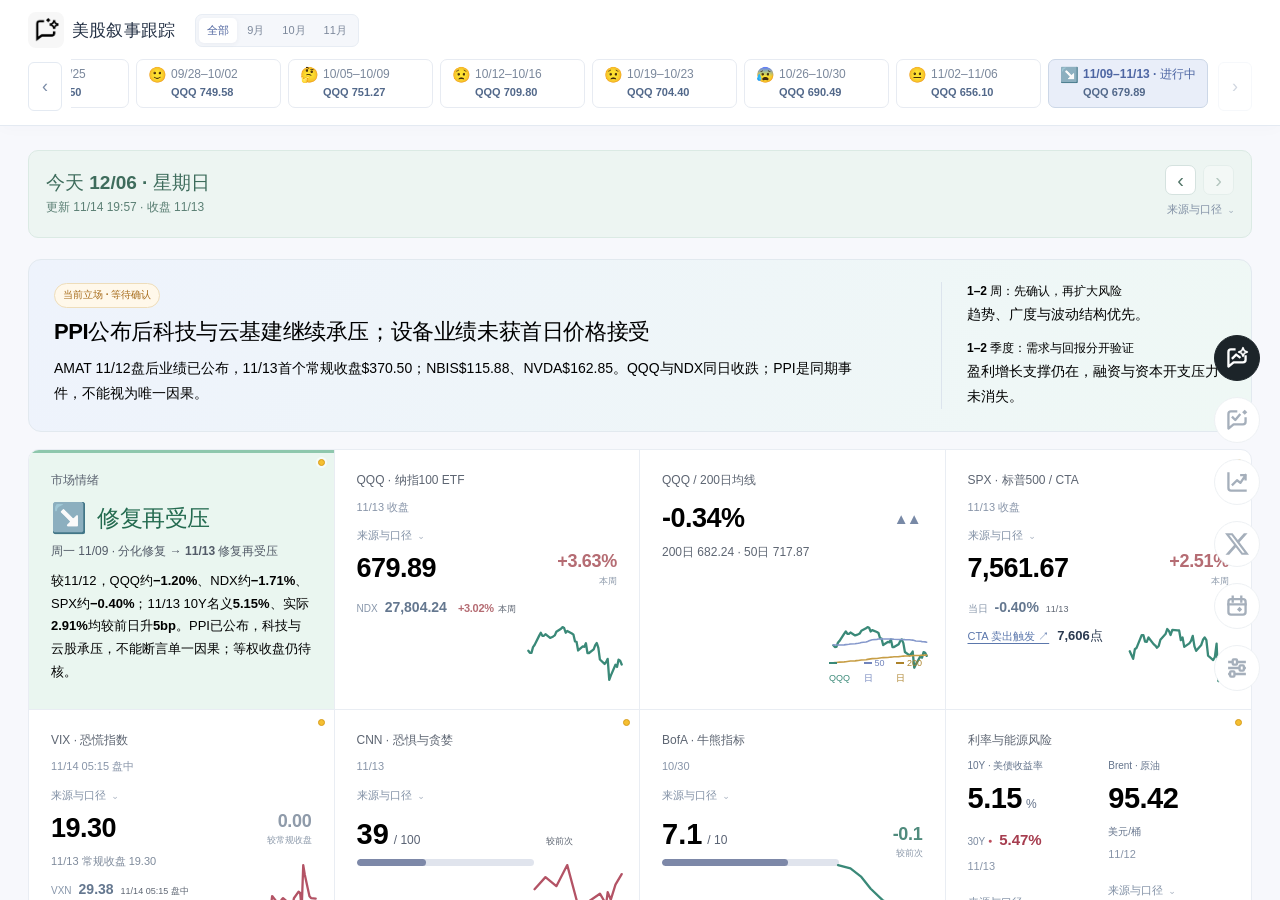
==== commit 4ce9fc3e: "Publish dashboard release 191 (export 115, Muse gpt-mail:2026-11-08:0900)" ====
--- a/index.html
+++ b/index.html
@@ -117,7 +117,7 @@
 function showMoodPreview(p,button){const tone=/悲观|卖压|转弱|恐慌/.test(p.mood_label||'')?'negative':/修复|偏多|乐观/.test(p.mood_label||'')?'positive':'neutral';moodPreview.className='week-mood-preview mood-tone-'+tone;moodPreview.innerHTML=`<div class="preview-range">${safe(p.label)} · ${p.status==='archived'?'周五回溯':'进行中'}</div><div class="preview-mood"><span>${safe(p.mood_emoji||'📝')}</span><strong>${safe(p.mood_label||'情绪未记录')}</strong></div><p>${safe(p.mood_reason||'此周尚未记录独立的情绪判断。')}</p><div class="preview-close"><span>QQQ · ${safe(p.qqq_close_date?.slice(5).replace('-','/')||'待核验')} 收盘</span><b>${Number.isFinite(p.qqq_close)?Number(p.qqq_close).toFixed(2):'—'}</b></div>`;moodPreview.hidden=false;const r=button.getBoundingClientRect(),w=moodPreview.offsetWidth;let left=Math.max(10,Math.min(innerWidth-w-10,r.left+r.width/2-w/2));moodPreview.style.left=Math.round(left)+'px';moodPreview.style.top=Math.round(r.bottom+12)+'px'}
 function visiblePages(){return pages.filter(p=>month==='all'||p.date.slice(5,7)===month)}
 function chosenHash(){const m=location.hash.match(/^#(?:week=)?(\d{4}-\d{2}-\d{2})$/);return m&&pages.some(p=>p.date===m[1])?m[1]:null}
-const weekURL=date=>'./weeks/'+date+'.html?v=190';
+const weekURL=date=>'./weeks/'+date+'.html?v=191';
 const weekPath=date=>new URL(weekURL(date),document.baseURI).pathname;
 function pumpPreload(){while(preloadRunning<3&&preloadQueue.length){const job=preloadQueue.shift();preloadRunning++;fetch(weekURL(job.date),{cache:'no-store'}).then(r=>{if(!r.ok)throw Error('Week unavailable');return r.text()}).then(html=>{weekCache.set(job.date,{html,at:Date.now()});job.resolve(html)},job.reject).finally(()=>{preloadRunning--;weekPending.delete(job.date);pumpPreload()})}}
 function loadWeek(date,priority=false){const cached=weekCache.get(date),ttl=date===currentIndex?.active_week?120000:3600000;if(cached&&Date.now()-cached.at<ttl)return Promise.resolve(cached.html);if(weekPending.has(date)){if(priority){const i=preloadQueue.findIndex(job=>job.date===date);if(i>0)preloadQueue.unshift(...preloadQueue.splice(i,1))}return weekPending.get(date)}const promise=new Promise((resolve,reject)=>{const job={date,resolve,reject};priority?preloadQueue.unshift(job):preloadQueue.push(job);pumpPreload()});weekPending.set(date,promise);return promise}
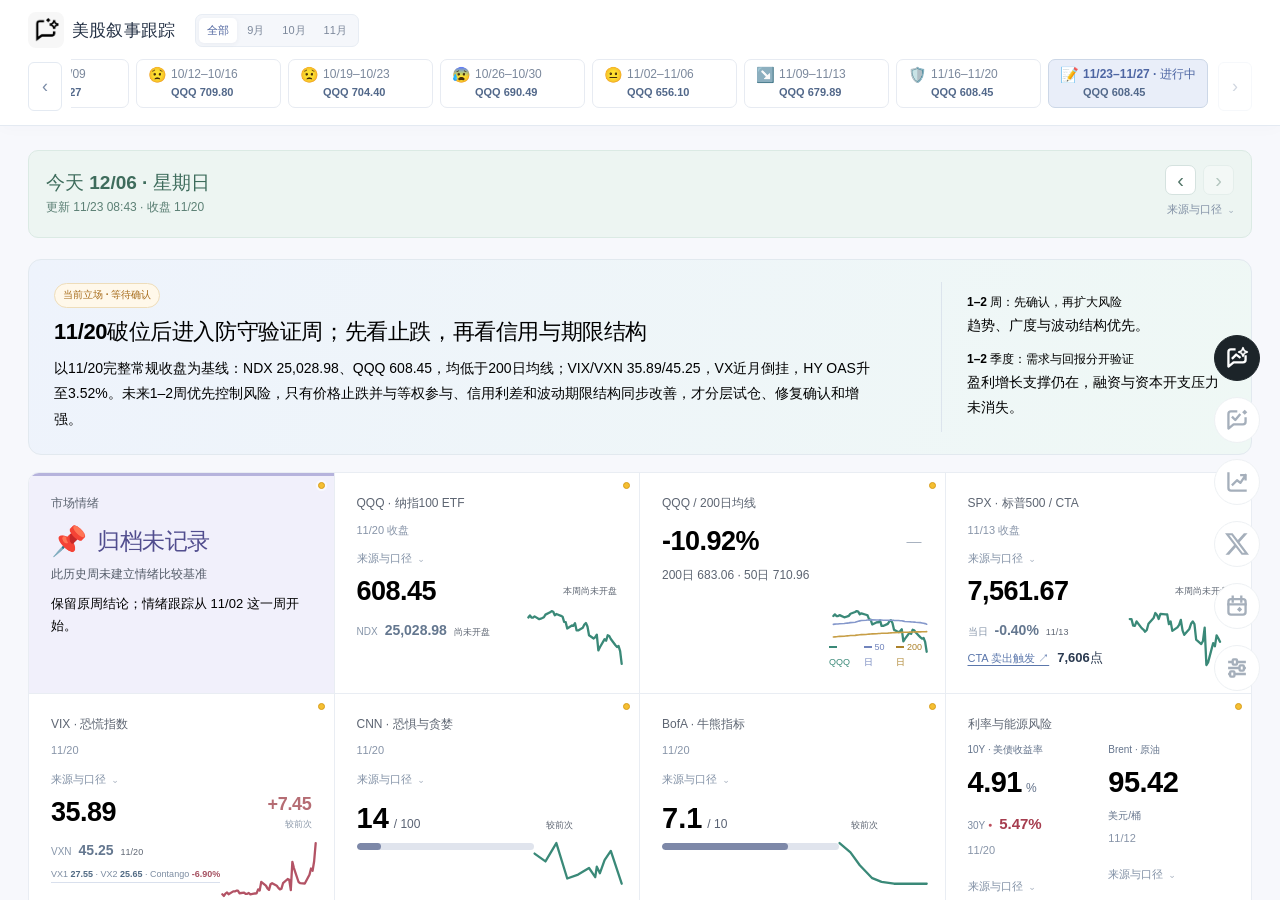
==== commit 19602465: "Publish dashboard release 193 (export 120, Muse gpt-mail:2026-11-08:0900)" ====
--- a/index.html
+++ b/index.html
@@ -117,7 +117,7 @@
 function showMoodPreview(p,button){const tone=/悲观|卖压|转弱|恐慌/.test(p.mood_label||'')?'negative':/修复|偏多|乐观/.test(p.mood_label||'')?'positive':'neutral';moodPreview.className='week-mood-preview mood-tone-'+tone;moodPreview.innerHTML=`<div class="preview-range">${safe(p.label)} · ${p.status==='archived'?'周五回溯':'进行中'}</div><div class="preview-mood"><span>${safe(p.mood_emoji||'📝')}</span><strong>${safe(p.mood_label||'情绪未记录')}</strong></div><p>${safe(p.mood_reason||'此周尚未记录独立的情绪判断。')}</p><div class="preview-close"><span>QQQ · ${safe(p.qqq_close_date?.slice(5).replace('-','/')||'待核验')} 收盘</span><b>${Number.isFinite(p.qqq_close)?Number(p.qqq_close).toFixed(2):'—'}</b></div>`;moodPreview.hidden=false;const r=button.getBoundingClientRect(),w=moodPreview.offsetWidth;let left=Math.max(10,Math.min(innerWidth-w-10,r.left+r.width/2-w/2));moodPreview.style.left=Math.round(left)+'px';moodPreview.style.top=Math.round(r.bottom+12)+'px'}
 function visiblePages(){return pages.filter(p=>month==='all'||p.date.slice(5,7)===month)}
 function chosenHash(){const m=location.hash.match(/^#(?:week=)?(\d{4}-\d{2}-\d{2})$/);return m&&pages.some(p=>p.date===m[1])?m[1]:null}
-const weekURL=date=>'./weeks/'+date+'.html?v=191';
+const weekURL=date=>'./weeks/'+date+'.html?v=193';
 const weekPath=date=>new URL(weekURL(date),document.baseURI).pathname;
 function pumpPreload(){while(preloadRunning<3&&preloadQueue.length){const job=preloadQueue.shift();preloadRunning++;fetch(weekURL(job.date),{cache:'no-store'}).then(r=>{if(!r.ok)throw Error('Week unavailable');return r.text()}).then(html=>{weekCache.set(job.date,{html,at:Date.now()});job.resolve(html)},job.reject).finally(()=>{preloadRunning--;weekPending.delete(job.date);pumpPreload()})}}
 function loadWeek(date,priority=false){const cached=weekCache.get(date),ttl=date===currentIndex?.active_week?120000:3600000;if(cached&&Date.now()-cached.at<ttl)return Promise.resolve(cached.html);if(weekPending.has(date)){if(priority){const i=preloadQueue.findIndex(job=>job.date===date);if(i>0)preloadQueue.unshift(...preloadQueue.splice(i,1))}return weekPending.get(date)}const promise=new Promise((resolve,reject)=>{const job={date,resolve,reject};priority?preloadQueue.unshift(job):preloadQueue.push(job);pumpPreload()});weekPending.set(date,promise);return promise}
